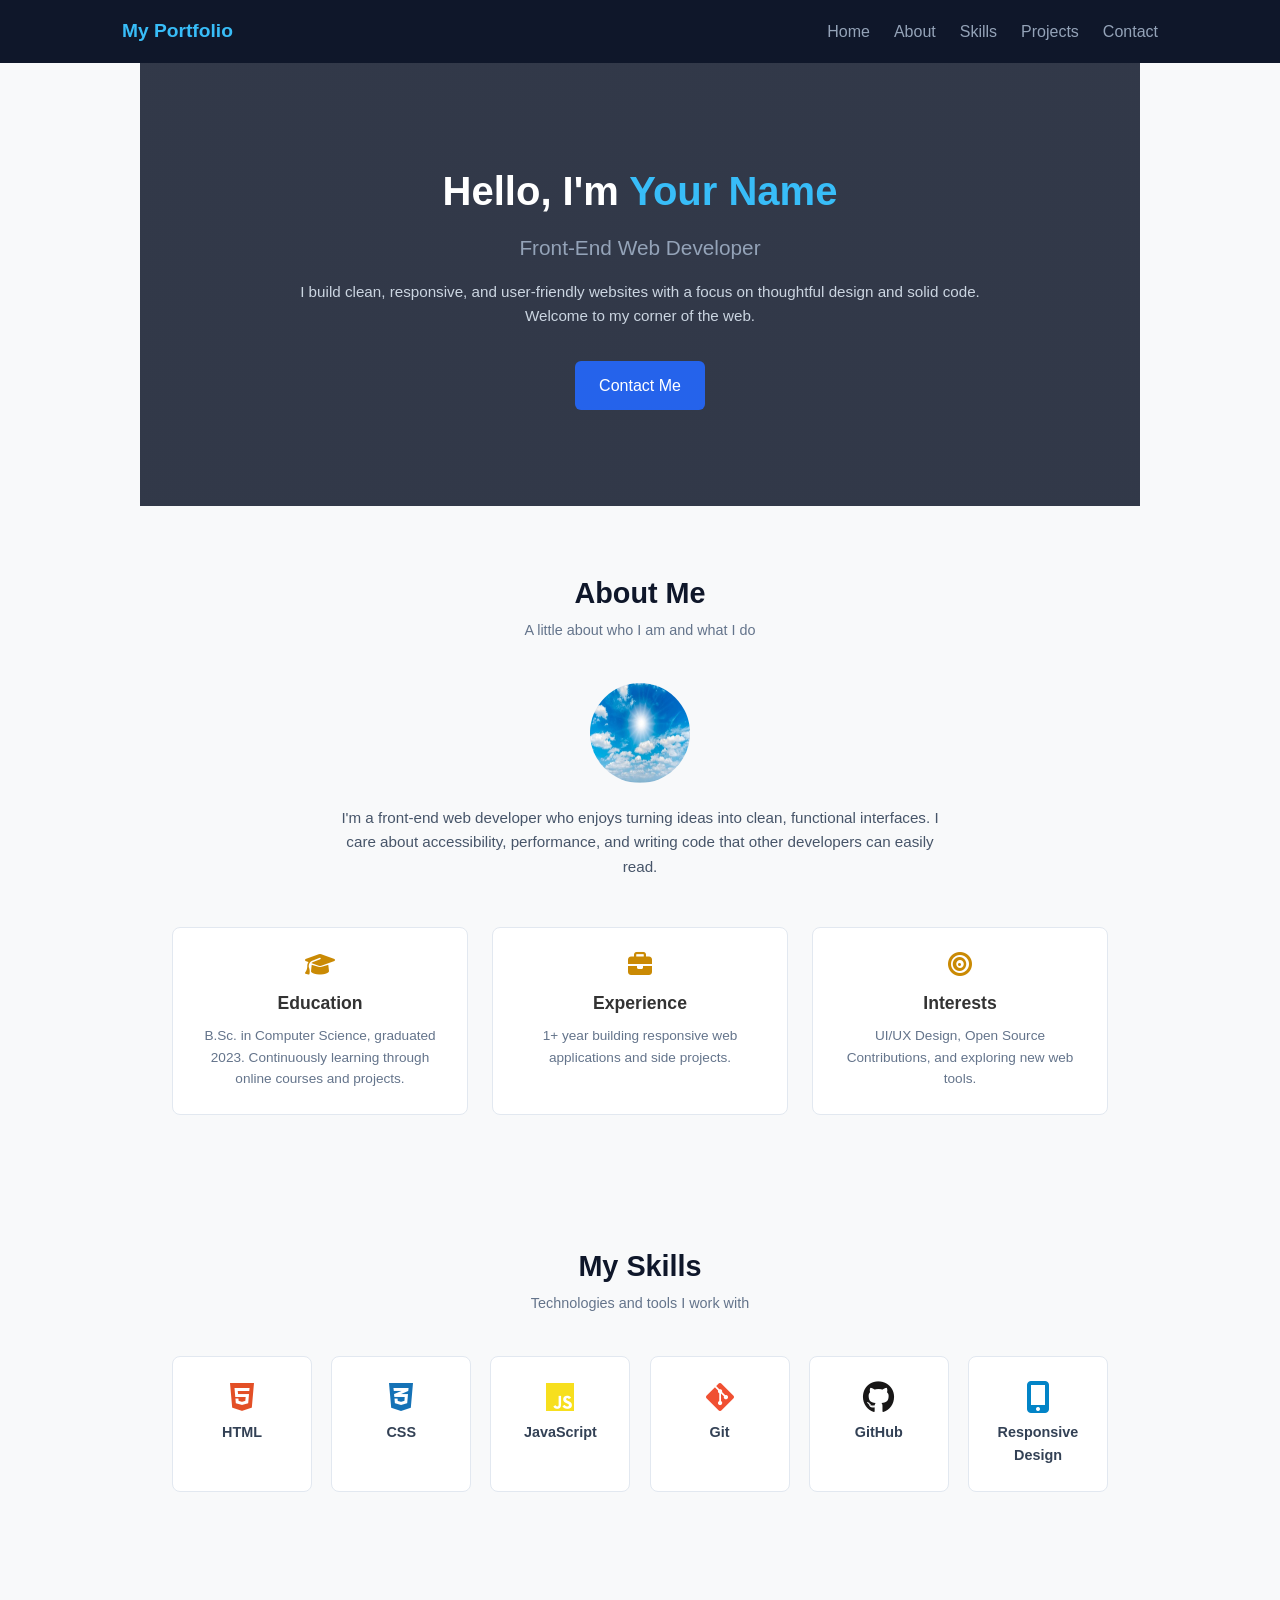
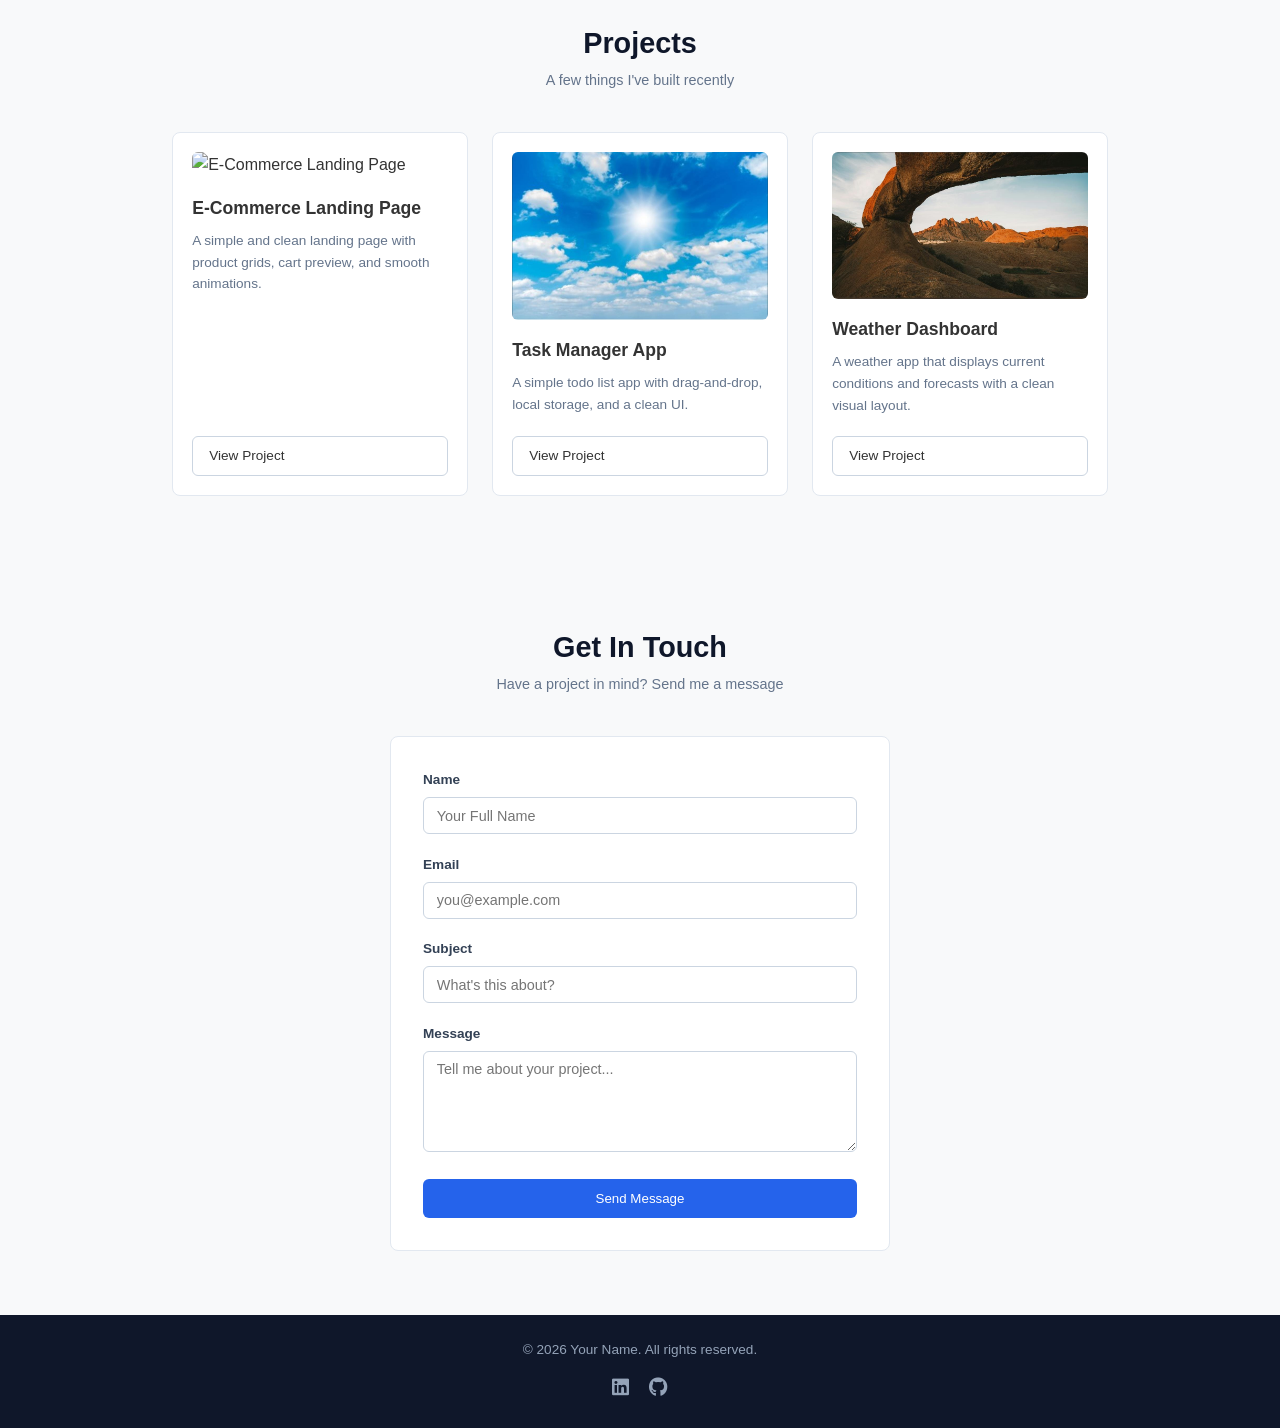
==== index.html @ f8f57f11 "Rename index.html.html to index.html" ====
<!DOCTYPE html>
<html lang="en">
<head>
    <meta charset="UTF-8">
    <meta name="viewport" content="width=device-width, initial-scale=1.0">
    <title>My Portfolio</title>
    <link rel="stylesheet" href="style.css">
    <!-- FontAwesome Library for Icons -->
    <link rel="stylesheet" href="https://cdnjs.cloudflare.com/ajax/libs/font-awesome/6.4.0/css/all.min.css">
</head>
<body>

    <!-- Navbar Section -->
    <header>
        <nav class="navbar">
            <div class="logo">My Portfolio</div>
            <ul class="nav-links">
                <li><a href="#hero">Home</a></li>
                <li><a href="#about">About</a></li>
                <li><a href="#skills">Skills</a></li>
                <li><a href="#projects">Projects</a></li>
                <li><a href="#contact">Contact</a></li>
            </ul>
        </nav>
    </header>

    <!-- Hero Section -->
    <section id="hero" class="hero-section">
        <div class="hero-content">
            <h1>Hello, I'm <span>Your Name</span></h1>
            <h2>Front-End Web Developer</h2>
            <p>I build clean, responsive, and user-friendly websites with a focus on thoughtful design and solid code. Welcome to my corner of the web.</p>
            <a href="#contact" class="btn">Contact Me</a>
        </div>
    </section>

    <!-- About Me Section -->
    <section id="about" class="about-section">
        <h2 class="section-title">About Me</h2>
        <p class="section-subtitle">A little about who I am and what I do</p>

        <div class="about-profile">
            <img src="WhatsApp Image 2026-08-25 at 11.33.10 AM.jpeg" alt="Profile Picture" class="profile-img">
            <p class="about-text">
                I'm a front-end web developer who enjoys turning ideas into clean, functional interfaces. I care about accessibility, performance, and writing code that other developers can easily read.
            </p>
        </div>

        <div class="about-cards">
            <div class="card">
                <i class="fa-solid fa-graduation-cap card-icon"></i>
                <h3>Education</h3>
                <p>B.Sc. in Computer Science, graduated 2023. Continuously learning through online courses and projects.</p>
            </div>
            <div class="card">
                <i class="fa-solid fa-briefcase card-icon"></i>
                <h3>Experience</h3>
                <p>1+ year building responsive web applications and side projects.</p>
            </div>
            <div class="card">
                <i class="fa-solid fa-bullseye card-icon"></i>
                <h3>Interests</h3>
                <p>UI/UX Design, Open Source Contributions, and exploring new web tools.</p>
            </div>
        </div>
    </section>

    <!-- Skills Section -->
    <section id="skills" class="skills-section">
        <h2 class="section-title">My Skills</h2>
        <p class="section-subtitle">Technologies and tools I work with</p>

        <div class="skills-grid">
            <div class="skill-card">
                <i class="fa-brands fa-html5 skill-icon html-color"></i>
                <h3>HTML</h3>
            </div>
            <div class="skill-card">
                <i class="fa-brands fa-css3-alt skill-icon css-color"></i>
                <h3>CSS</h3>
            </div>
            <div class="skill-card">
                <i class="fa-brands fa-js skill-icon js-color"></i>
                <h3>JavaScript</h3>
            </div>
            <div class="skill-card">
                <i class="fa-brands fa-git-alt skill-icon git-color"></i>
                <h3>Git</h3>
            </div>
            <div class="skill-card">
                <i class="fa-brands fa-github skill-icon github-color"></i>
                <h3>GitHub</h3>
            </div>
            <div class="skill-card">
                <i class="fa-solid fa-mobile-screen-button skill-icon responsive-color"></i>
                <h3>Responsive Design</h3>
            </div>
        </div>
    </section>

    <!-- Projects Section -->
    <section id="projects" class="projects-section">
        <h2 class="section-title">Projects</h2>
        <p class="section-subtitle">A few things I've built recently</p>

        <div class="projects-grid">
            <div class="project-card">
                <img src="WhatsApp Image 2026-08-25 at 1.00.48 PM - Shortcut.lnk" alt="E-Commerce Landing Page">
                <h3>E-Commerce Landing Page</h3>
                <p>A simple and clean landing page with product grids, cart preview, and smooth animations.</p>
                <a href="#" class="btn-outline">View Project</a>
            </div>

            <div class="project-card">
                <img src="WhatsApp Image 2026-08-25 at 11.33.10 AM.jpeg" alt="Task Manager App">
                <h3>Task Manager App</h3>
                <p>A simple todo list app with drag-and-drop, local storage, and a clean UI.</p>
                <a href="#" class="btn-outline">View Project</a>
            </div>

            <div class="project-card">
                <img src="WhatsApp Image 2026-08-25 at 11.33.42 AM.jpeg" alt="Weather Dashboard">
                <h3>Weather Dashboard</h3>
                <p>A weather app that displays current conditions and forecasts with a clean visual layout.</p>
                <a href="#" class="btn-outline">View Project</a>
            </div>
        </div>
    </section>

    <!-- Contact Form Section -->
    <section id="contact" class="contact-section">
        <h2 class="section-title">Get In Touch</h2>
        <p class="section-subtitle">Have a project in mind? Send me a message</p>

        <!-- Contact form with method="GET" as required -->
        <form action="#" method="GET" class="contact-form">
            <div class="form-group">
                <label for="name">Name</label>
                <input type="text" id="name" name="name" placeholder="Your Full Name" required>
            </div>

            <div class="form-group">
                <label for="email">Email</label>
                <input type="email" id="email" name="email" placeholder="you@example.com" required>
            </div>

            <div class="form-group">
                <label for="subject">Subject</label>
                <input type="text" id="subject" name="subject" placeholder="What's this about?" required>
            </div>

            <div class="form-group">
                <label for="message">Message</label>
                <textarea id="message" name="message" rows="5" placeholder="Tell me about your project..." required></textarea>
            </div>

            <button type="submit" class="btn btn-block">Send Message</button>
        </form>
    </section>

    <!-- Footer Section -->
    <footer>
        <div class="footer-content">
            <p>&copy; 2026 Your Name. All rights reserved.</p>
            <div class="social-links">
                <!-- Social Media Links (GitHub / LinkedIn) -->
                <a href="https://linkedin.com" target="_blank" aria-label="LinkedIn"><i class="fa-brands fa-linkedin"></i></a>
                <a href="https://github.com" target="_blank" aria-label="GitHub"><i class="fa-brands fa-github"></i></a>
            </div>
        </div>
    </footer>

</body>
</html>
---- style.css ----
/* Reset & Base Styles */
* {
    margin: 0;
    padding: 0;
    box-sizing: border-box;
    font-family: 'Segoe UI', Tahoma, Geneva, Verdana, sans-serif;
}

html {
    scroll-behavior: smooth;
}

body {
    background-color: #f8f9fa;
    color: #333;
    line-height: 1.6;
}

/* Navbar */
header {
    background-color: #0f172a;
    position: sticky;
    top: 0;
    z-index: 1000;
}

.navbar {
    display: flex;
    justify-content: space-between;
    align-items: center;
    max-width: 1100px;
    margin: 0 auto;
    padding: 1rem 2rem;
}

.navbar .logo {
    color: #38bdf8;
    font-weight: bold;
    font-size: 1.2rem;
}

.nav-links {
    display: flex;
    list-style: none;
}

.nav-links li {
    margin-left: 1.5rem;
}

.nav-links a {
    color: #94a3b8;
    text-decoration: none;
    transition: color 0.3s ease;
}

/* Pseudo-class :hover applied */
.nav-links a:hover {
    color: #ffffff;
}

/* Hero Section with Background Image */
.hero-section {
    background: linear-gradient(rgba(15, 23, 42, 0.85), rgba(15, 23, 42, 0.85)), 
                url('https://images.unsplash.com/photo-1517694712202-14dd9538aa97?auto=format&fit=crop&w=1200&q=80') center/cover no-repeat;
    color: #ffffff;
    text-align: center;
    padding: 6rem 2rem;
}

.hero-content {
    max-width: 700px;
    margin: 0 auto;
}

.hero-content h1 {
    font-size: 2.5rem;
    margin-bottom: 0.5rem;
}

.hero-content h1 span {
    color: #38bdf8;
}

.hero-content h2 {
    font-size: 1.3rem;
    color: #94a3b8;
    margin-bottom: 1rem;
    font-weight: 400;
}

.hero-content p {
    color: #cbd5e1;
    margin-bottom: 2rem;
    font-size: 0.95rem;
}

/* Buttons and Hover Effects */
.btn {
    display: inline-block;
    background-color: #2563eb;
    color: white;
    padding: 0.75rem 1.5rem;
    border: none;
    border-radius: 6px;
    text-decoration: none;
    font-weight: 500;
    cursor: pointer;
    transition: background-color 0.3s ease;
}

.btn:hover {
    background-color: #1d4ed8;
}

.btn-block {
    display: block;
    width: 100%;
}

.btn-outline {
    display: inline-block;
    border: 1px solid #cbd5e1;
    color: #333;
    padding: 0.5rem 1rem;
    border-radius: 6px;
    text-decoration: none;
    font-size: 0.85rem;
    transition: all 0.3s ease;
}

.btn-outline:hover {
    border-color: #2563eb;
    color: #2563eb;
}

/* Sections Styling */
section {
    max-width: 1000px;
    margin: 0 auto;
    padding: 4rem 2rem;
}

.section-title {
    text-align: center;
    font-size: 1.8rem;
    color: #0f172a;
    margin-bottom: 0.2rem;
}

.section-subtitle {
    text-align: center;
    color: #64748b;
    font-size: 0.9rem;
    margin-bottom: 2.5rem;
}

/* About Section */
.about-profile {
    text-align: center;
    max-width: 600px;
    margin: 0 auto 3rem auto;
}

.profile-img {
    width: 100px;
    height: 100px;
    border-radius: 50%;
    margin-bottom: 1rem;
}

.about-text {
    color: #475569;
    font-size: 0.95rem;
}

.about-cards {
    display: grid;
    grid-template-columns: repeat(auto-fit, minmax(250px, 1fr));
    gap: 1.5rem;
}

.card {
    background-color: #ffffff;
    padding: 1.5rem;
    border-radius: 8px;
    border: 1px solid #e2e8f0;
    text-align: center;
}

.card-icon {
    font-size: 1.5rem;
    color: #ca8a04;
    margin-bottom: 0.8rem;
}

.card h3 {
    margin-bottom: 0.5rem;
    font-size: 1.1rem;
}

.card p {
    color: #64748b;
    font-size: 0.85rem;
}

/* Skills Section */
.skills-grid {
    display: grid;
    grid-template-columns: repeat(auto-fit, minmax(130px, 1fr));
    gap: 1.2rem;
}

.skill-card {
    background-color: #ffffff;
    padding: 1.5rem 1rem;
    border-radius: 8px;
    border: 1px solid #e2e8f0;
    text-align: center;
    transition: transform 0.3s ease;
}

.skill-card:hover {
    transform: translateY(-5px);
}

.skill-icon {
    font-size: 2rem;
    margin-bottom: 0.5rem;
}

.skill-card h3 {
    font-size: 0.9rem;
    color: #334155;
}

/* Icons Colors */
.html-color { color: #e34f26; }
.css-color { color: #1572b6; }
.js-color { color: #f7df1e; }
.git-color { color: #f05032; }
.github-color { color: #181717; }
.responsive-color { color: #0284c7; }

/* Projects Section */
.projects-grid {
    display: grid;
    grid-template-columns: repeat(auto-fit, minmax(280px, 1fr));
    gap: 1.5rem;
}

.project-card {
    background-color: #ffffff;
    border-radius: 8px;
    border: 1px solid #e2e8f0;
    padding: 1.2rem;
    display: flex;
    flex-direction: column;
}

.project-card img {
    width: 100%;
    border-radius: 6px;
    margin-bottom: 1rem;
    object-fit: cover;
}

.project-card h3 {
    font-size: 1.1rem;
    margin-bottom: 0.5rem;
}

.project-card p {
    color: #64748b;
    font-size: 0.85rem;
    margin-bottom: 1.2rem;
    flex-grow: 1;
}

/* Contact Form Section */
.contact-form {
    background-color: #ffffff;
    max-width: 500px;
    margin: 0 auto;
    padding: 2rem;
    border-radius: 8px;
    border: 1px solid #e2e8f0;
}

.form-group {
    margin-bottom: 1.2rem;
}

.form-group label {
    display: block;
    margin-bottom: 0.4rem;
    font-size: 0.85rem;
    font-weight: 600;
    color: #334155;
}

.form-group input,
.form-group textarea {
    width: 100%;
    padding: 0.6rem 0.8rem;
    border: 1px solid #cbd5e1;
    border-radius: 6px;
    font-size: 0.9rem;
    outline: none;
    transition: border-color 0.3s ease;
}

.form-group input:focus,
.form-group textarea:focus {
    border-color: #2563eb;
}

/* Footer Section */
footer {
    background-color: #0f172a;
    color: #94a3b8;
    padding: 1.5rem 2rem;
    text-align: center;
    font-size: 0.85rem;
}

.footer-content {
    max-width: 1000px;
    margin: 0 auto;
    display: flex;
    flex-direction: column;
    align-items: center;
    gap: 0.8rem;
}

.social-links a {
    color: #94a3b8;
    font-size: 1.2rem;
    margin: 0 0.5rem;
    transition: color 0.3s ease;
}

.social-links a:hover {
    color: #38bdf8;
}
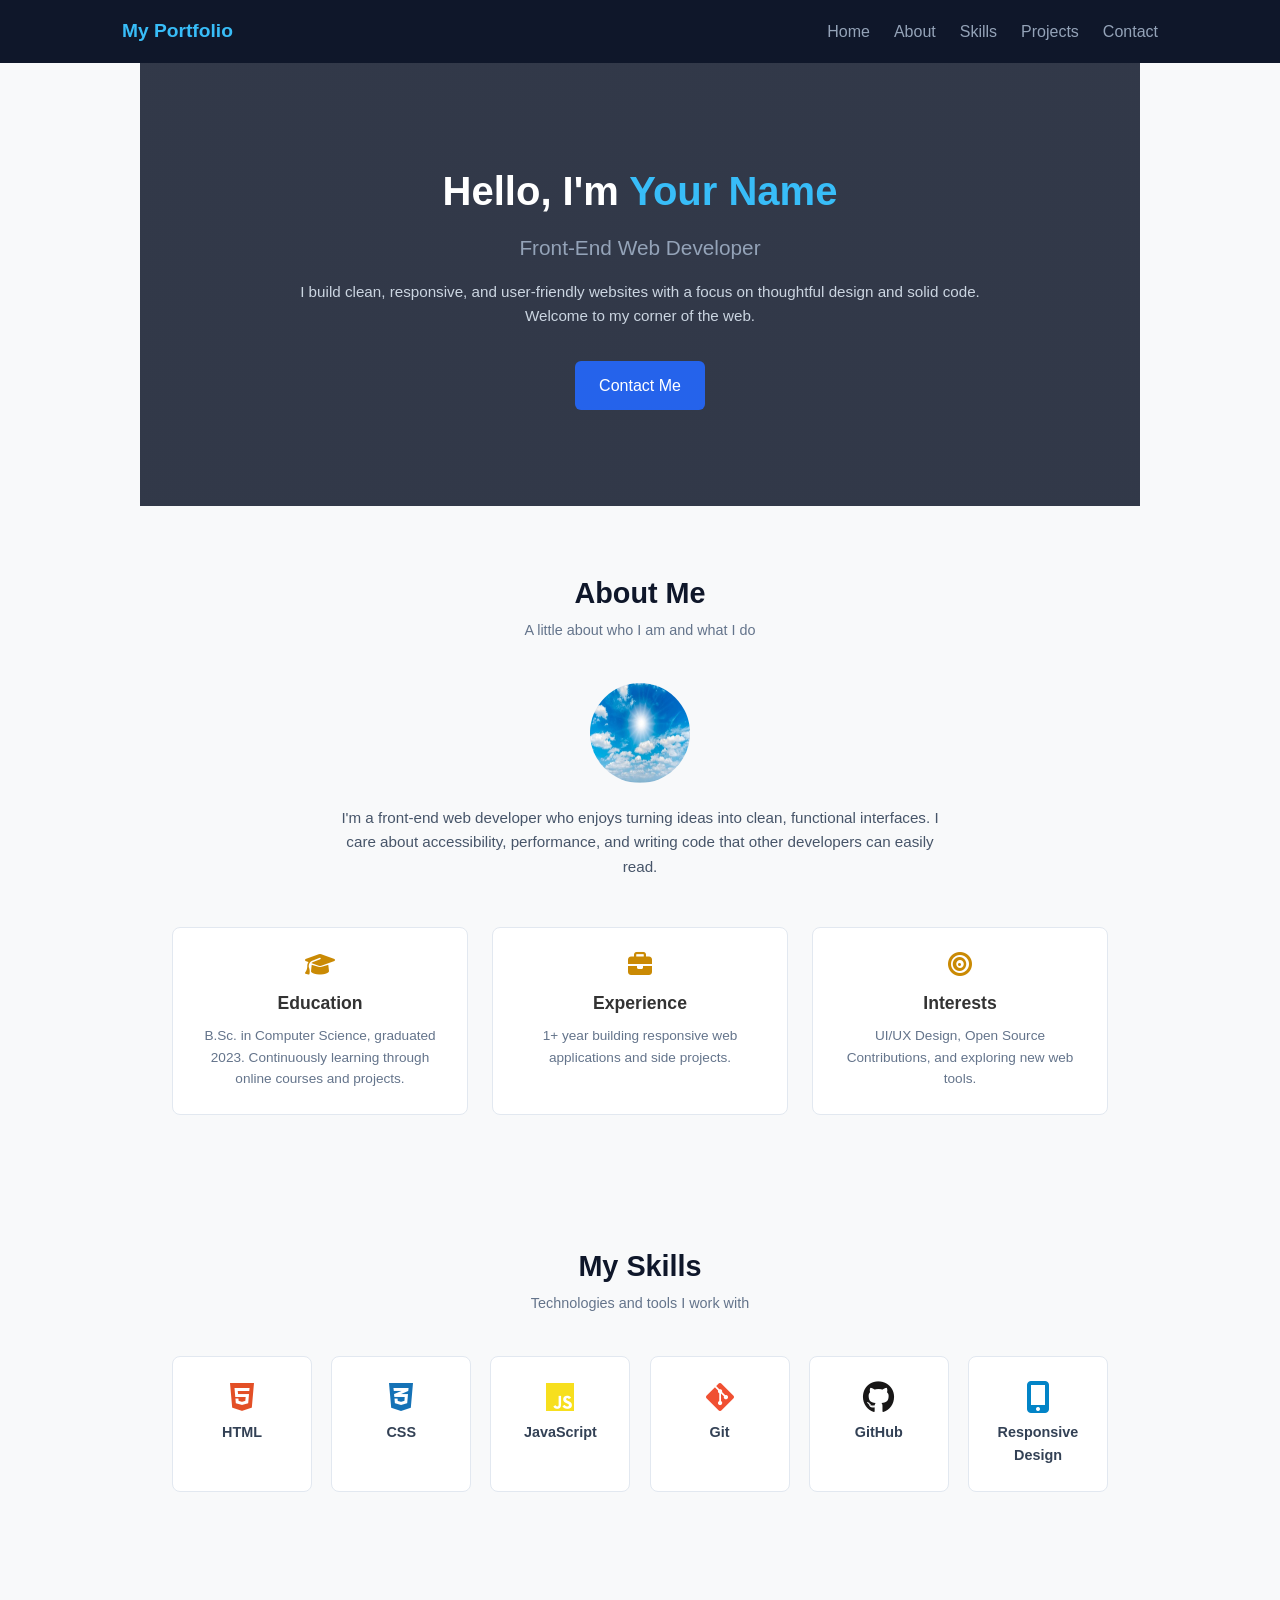
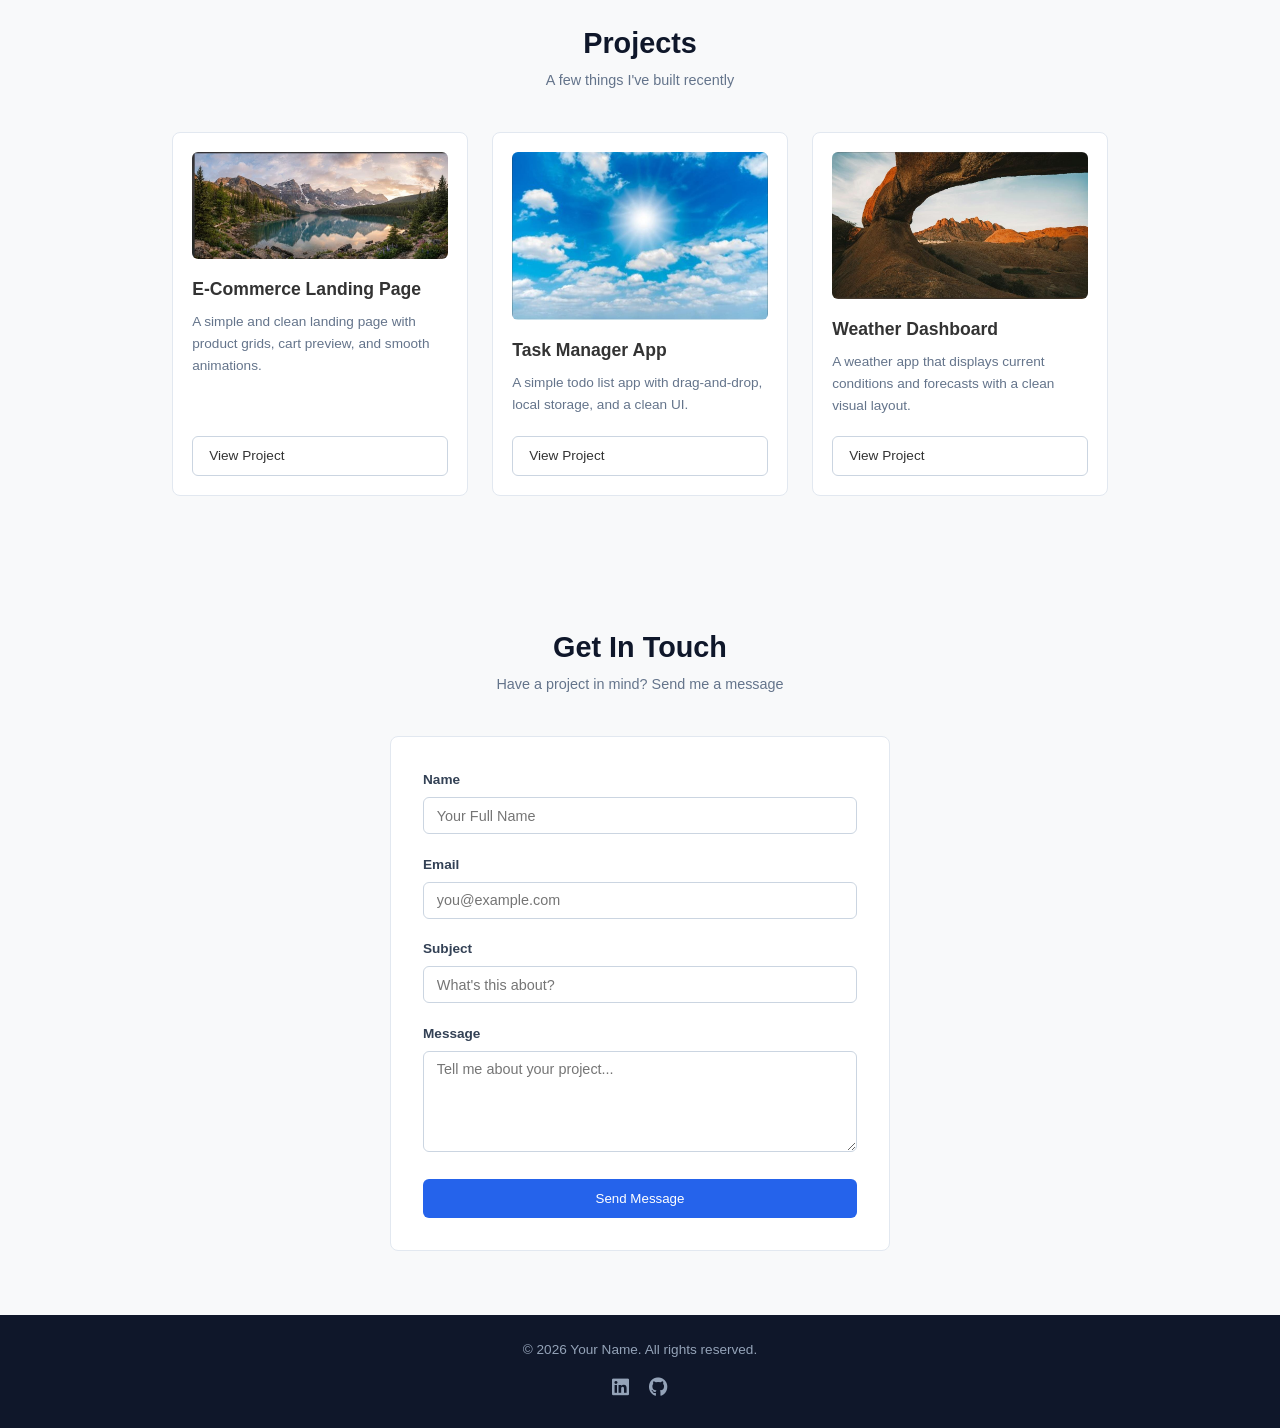
==== commit 3958e646: "Update index.html" ====
--- a/index.html
+++ b/index.html
@@ -105,7 +105,7 @@
 
         <div class="projects-grid">
             <div class="project-card">
-                <img src="WhatsApp Image 2026-08-25 at 1.00.48 PM - Shortcut.lnk" alt="E-Commerce Landing Page">
+                <img src="WhatsApp Image 2026-08-25 at 1.00.48 PM.jpeg" alt="E-Commerce Landing Page">
                 <h3>E-Commerce Landing Page</h3>
                 <p>A simple and clean landing page with product grids, cart preview, and smooth animations.</p>
                 <a href="#" class="btn-outline">View Project</a>
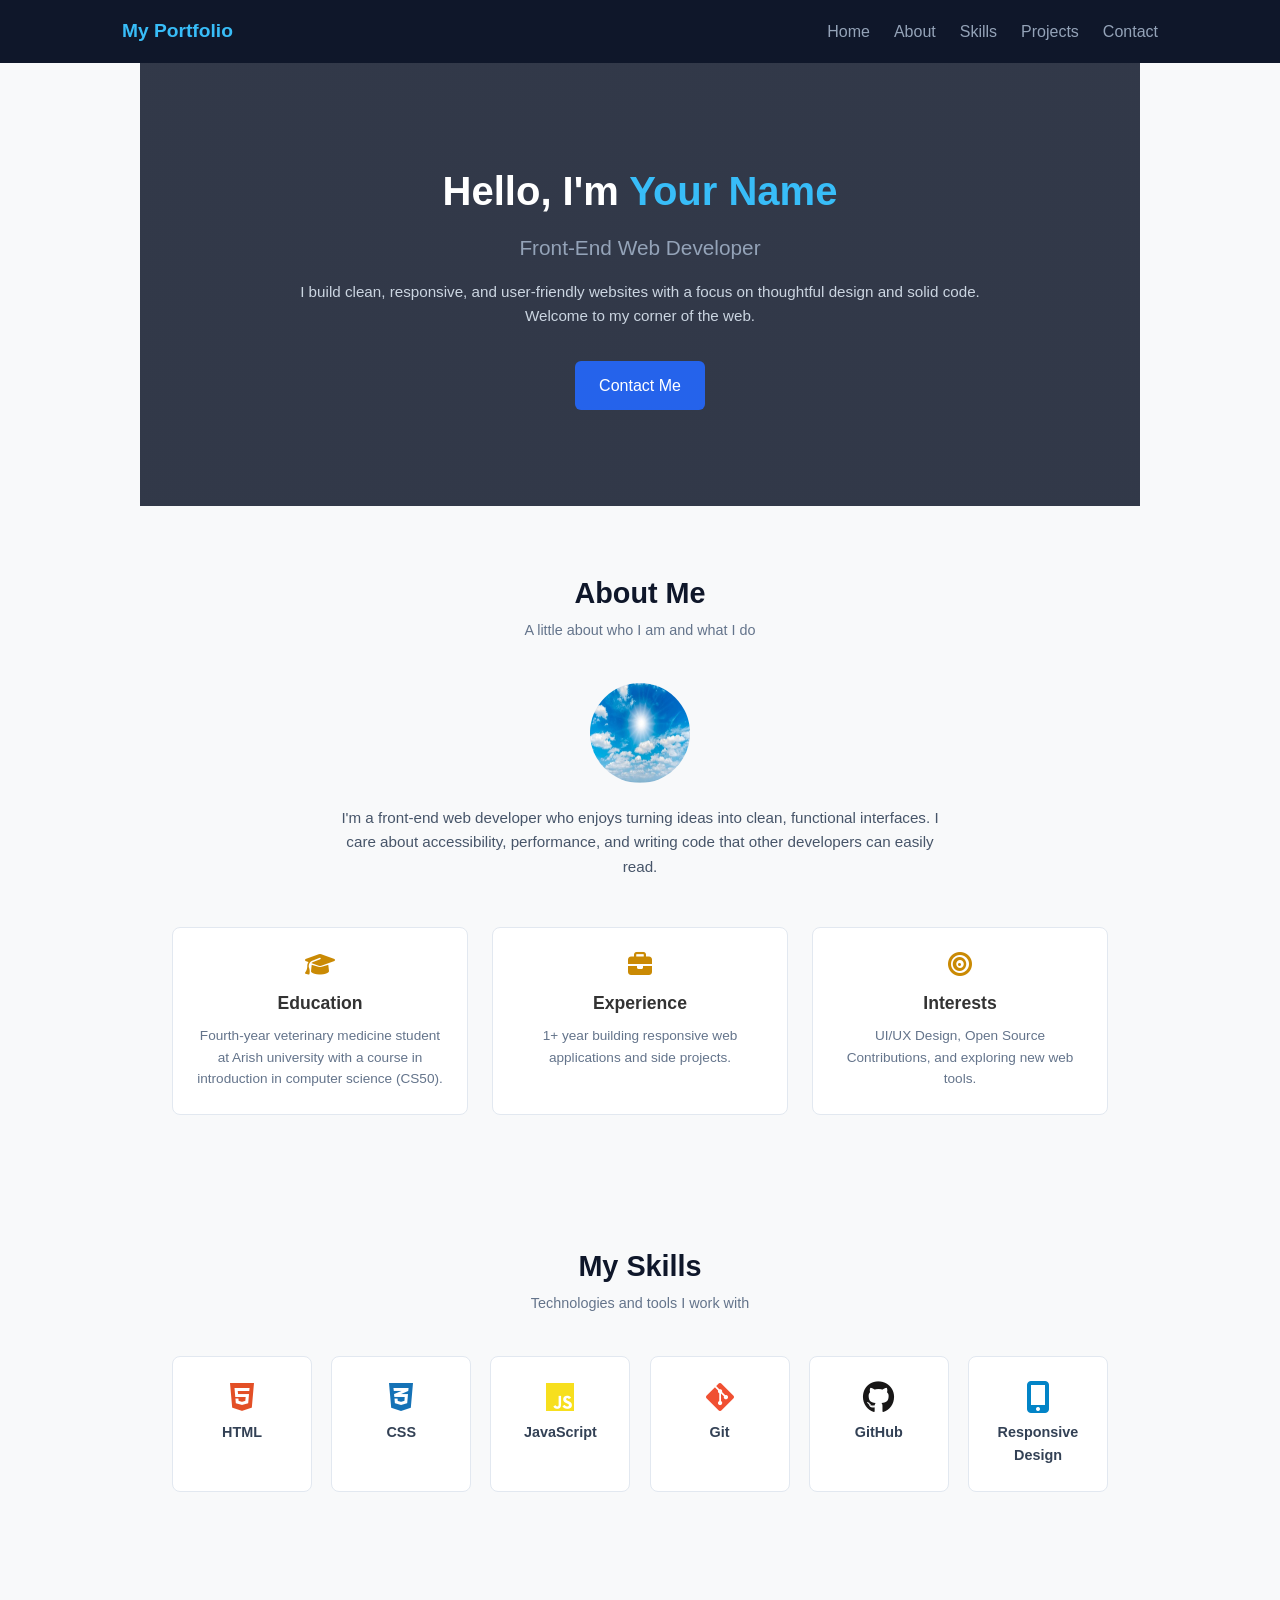
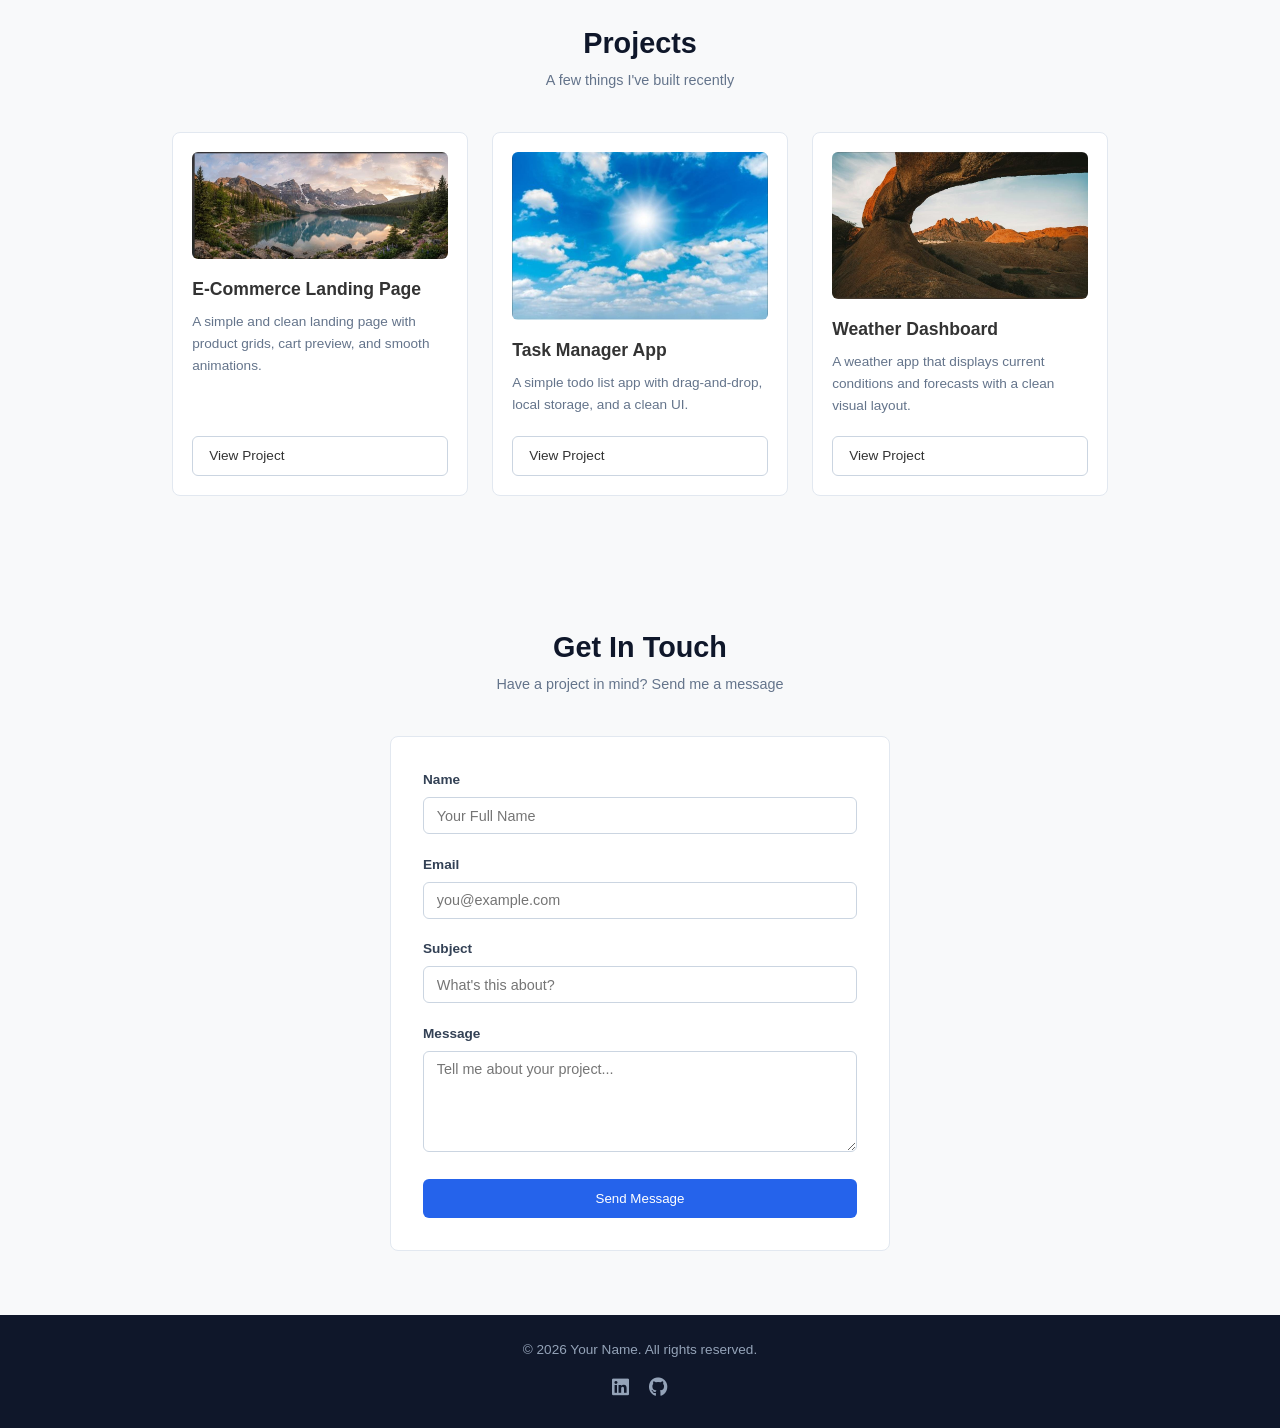
==== commit 3dbe536a: "Revise portfolio content and update profile details Updated the profile information and project desc" ====
--- a/index.html
+++ b/index.html
@@ -50,7 +50,7 @@
             <div class="card">
                 <i class="fa-solid fa-graduation-cap card-icon"></i>
                 <h3>Education</h3>
-                <p>B.Sc. in Computer Science, graduated 2023. Continuously learning through online courses and projects.</p>
+                <p>Fourth-year veterinary medicine student at Arish university with a course in introduction in computer science (CS50).</p>
             </div>
             <div class="card">
                 <i class="fa-solid fa-briefcase card-icon"></i>
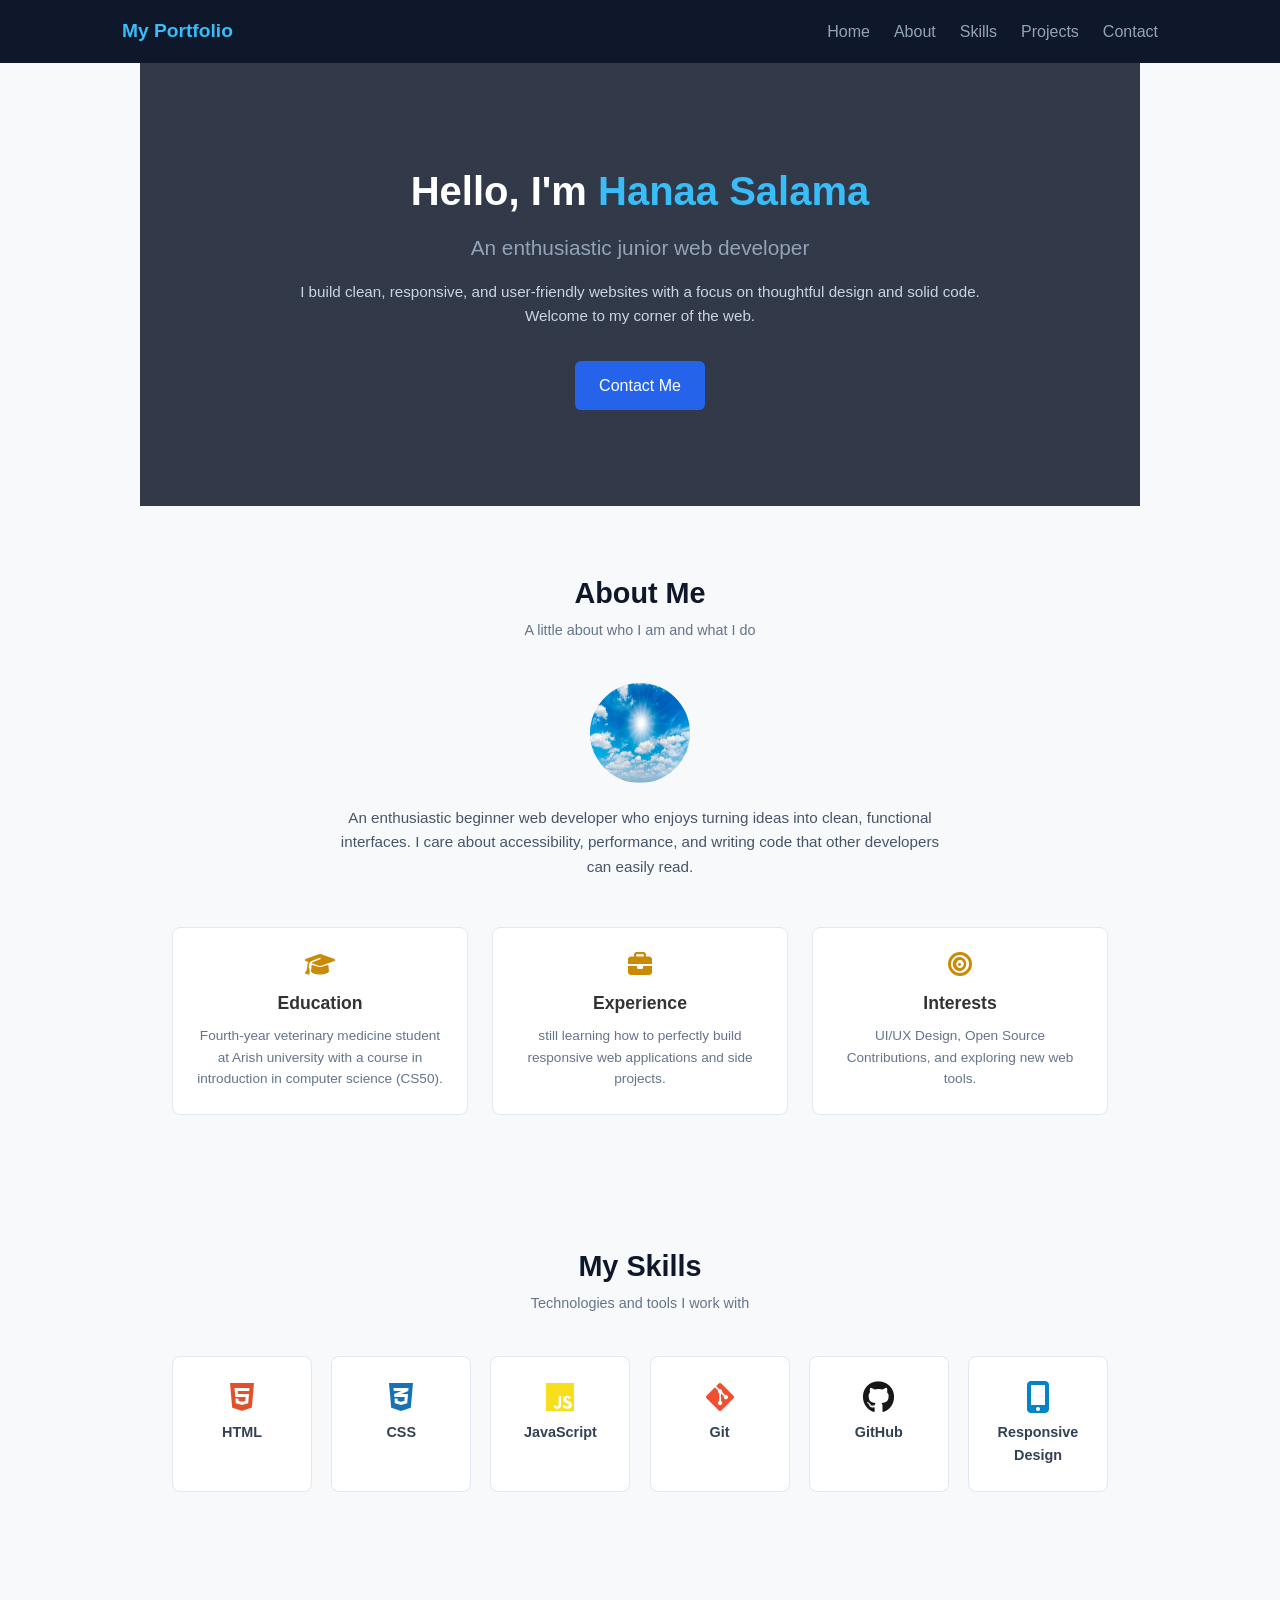
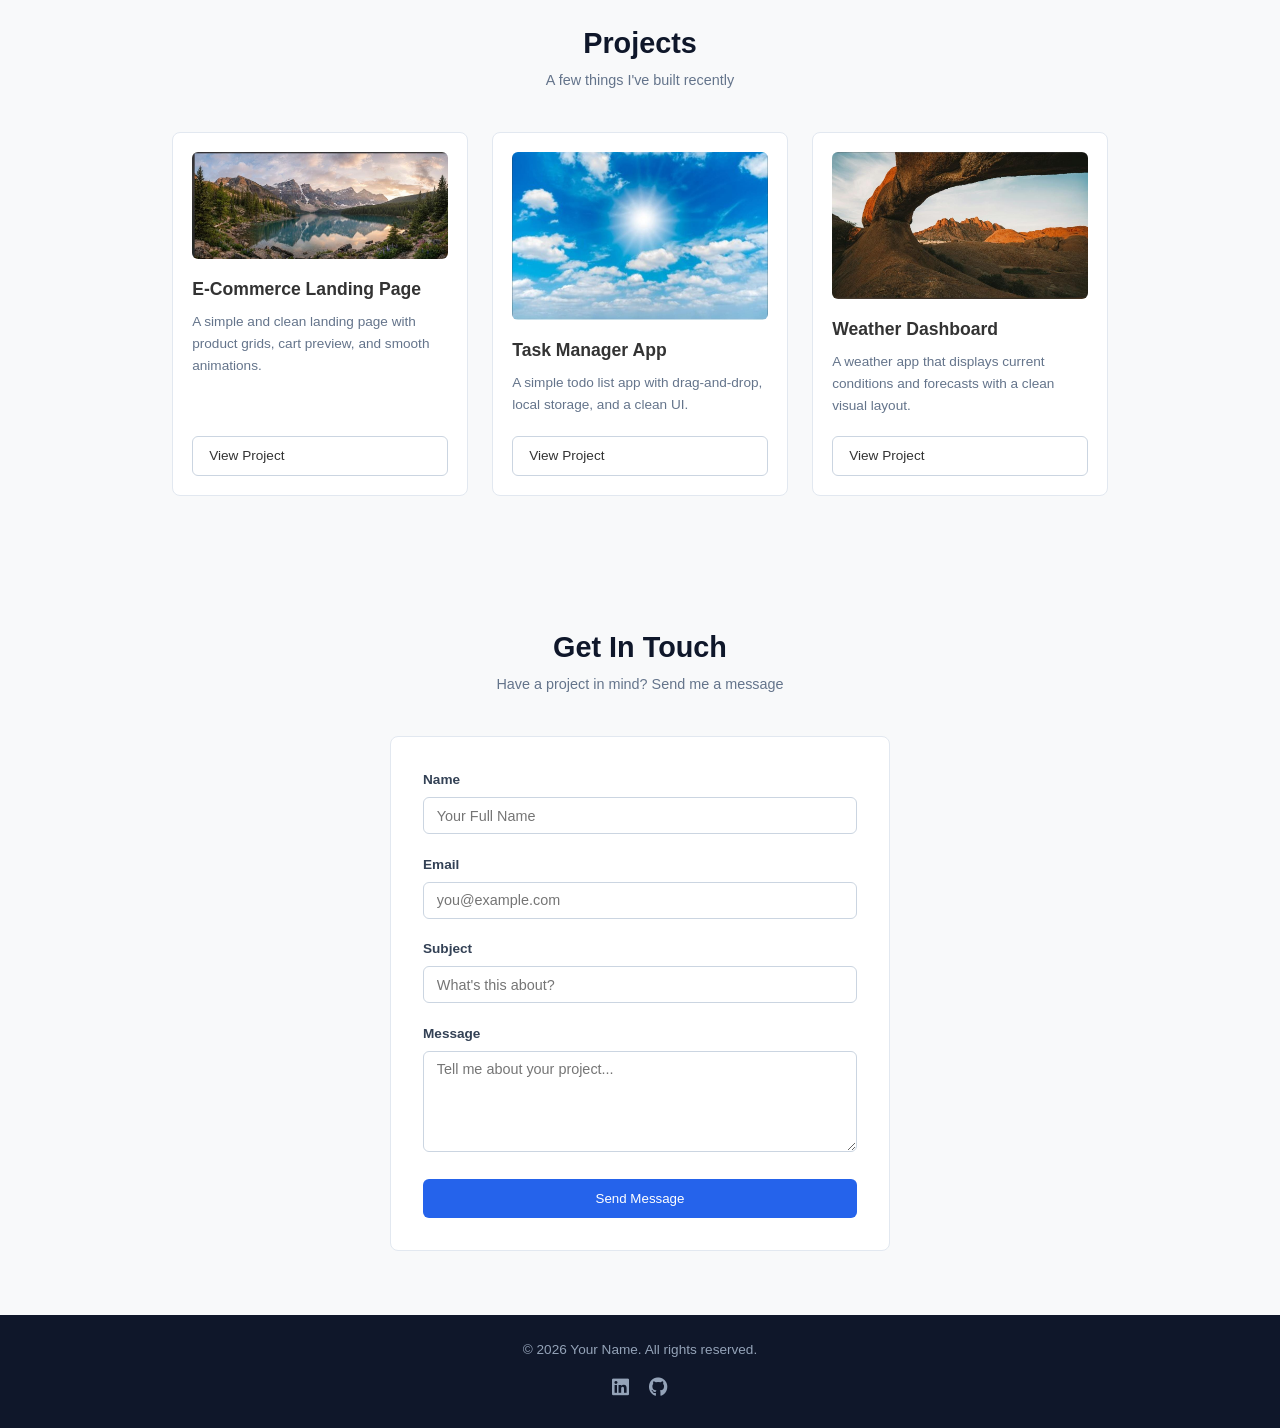
==== commit d7add3c6: "Revise portfolio content and structure Updated personal information and improved text clarity in the" ====
--- a/index.html
+++ b/index.html
@@ -27,8 +27,8 @@
     <!-- Hero Section -->
     <section id="hero" class="hero-section">
         <div class="hero-content">
-            <h1>Hello, I'm <span>Your Name</span></h1>
-            <h2>Front-End Web Developer</h2>
+            <h1>Hello, I'm <span>Hanaa Salama</span></h1>
+            <h2>An enthusiastic junior web developer</h2>
             <p>I build clean, responsive, and user-friendly websites with a focus on thoughtful design and solid code. Welcome to my corner of the web.</p>
             <a href="#contact" class="btn">Contact Me</a>
         </div>
@@ -42,7 +42,7 @@
         <div class="about-profile">
             <img src="WhatsApp Image 2026-08-25 at 11.33.10 AM.jpeg" alt="Profile Picture" class="profile-img">
             <p class="about-text">
-                I'm a front-end web developer who enjoys turning ideas into clean, functional interfaces. I care about accessibility, performance, and writing code that other developers can easily read.
+               An enthusiastic beginner web developer who enjoys turning ideas into clean, functional interfaces. I care about accessibility, performance, and writing code that other developers can easily read.
             </p>
         </div>
 
@@ -55,7 +55,7 @@
             <div class="card">
                 <i class="fa-solid fa-briefcase card-icon"></i>
                 <h3>Experience</h3>
-                <p>1+ year building responsive web applications and side projects.</p>
+                <p>still learning how to perfectly build responsive web applications and side projects.</p>
             </div>
             <div class="card">
                 <i class="fa-solid fa-bullseye card-icon"></i>
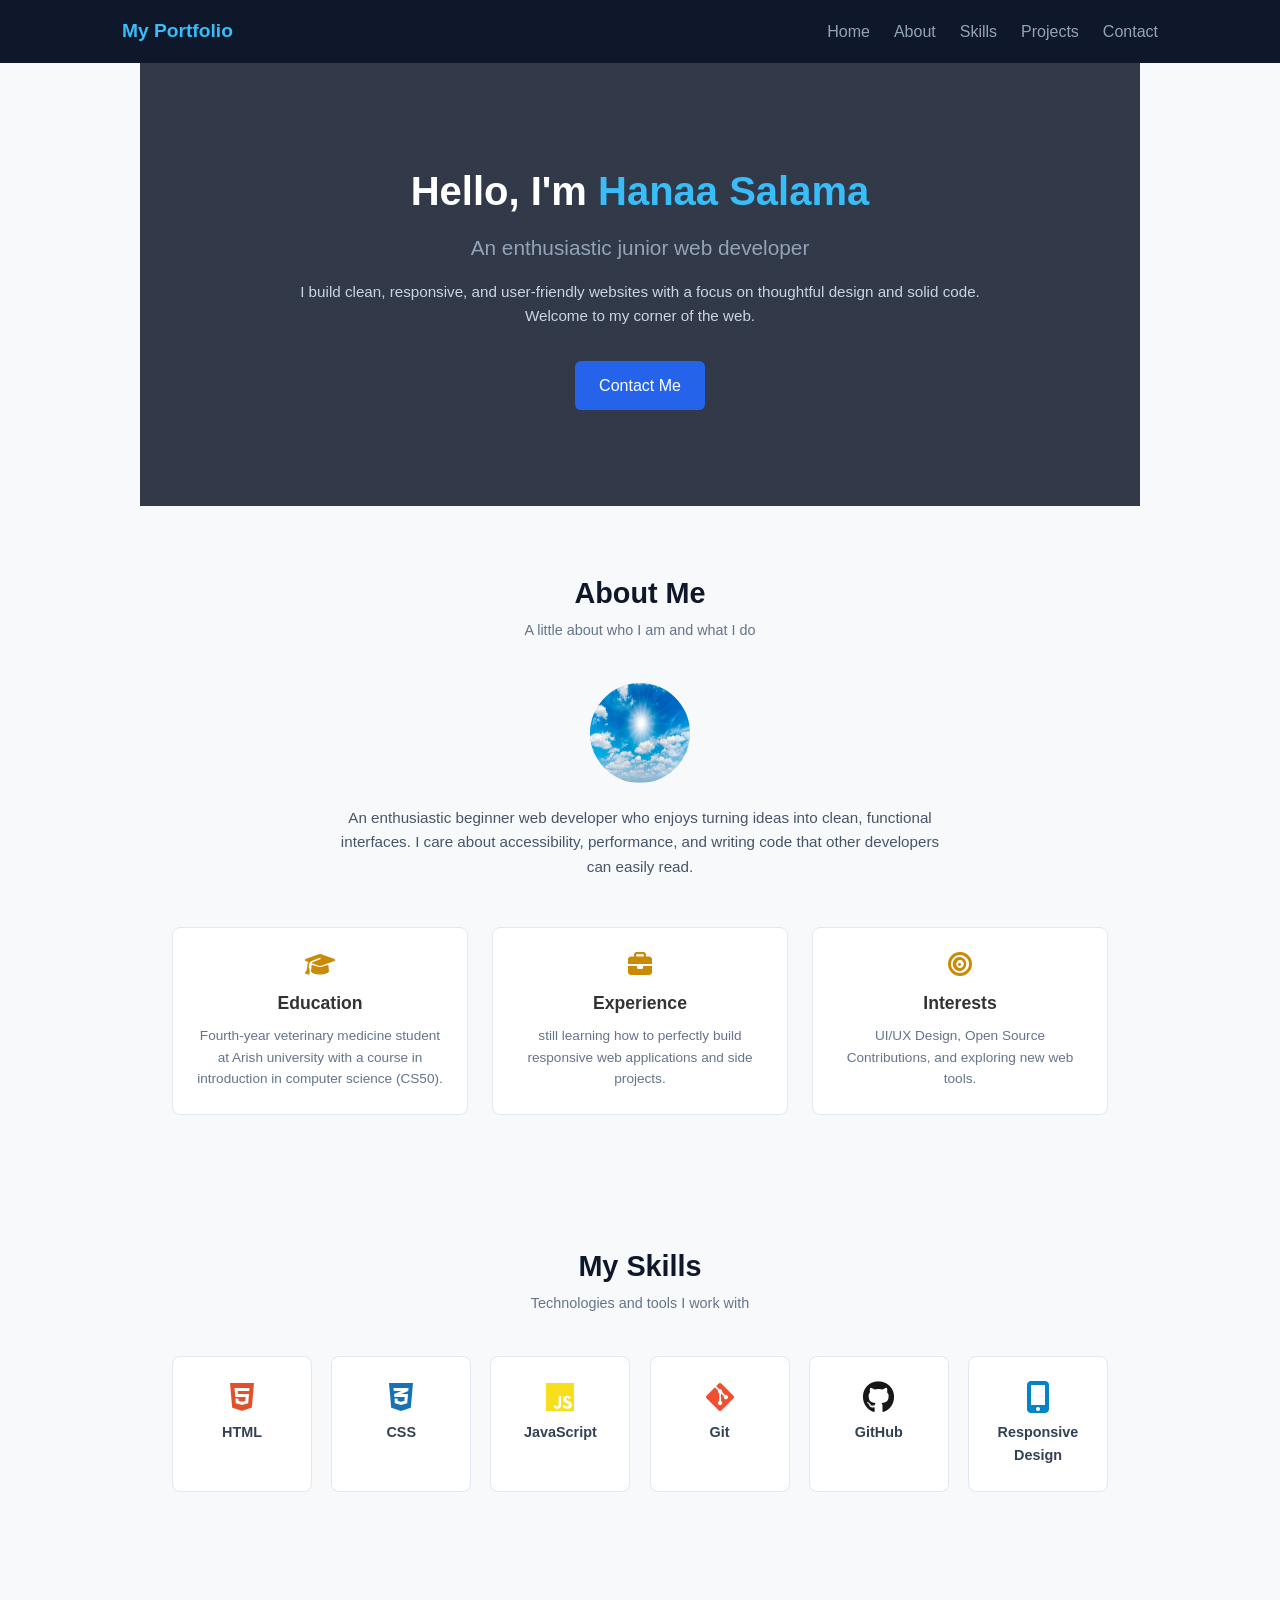
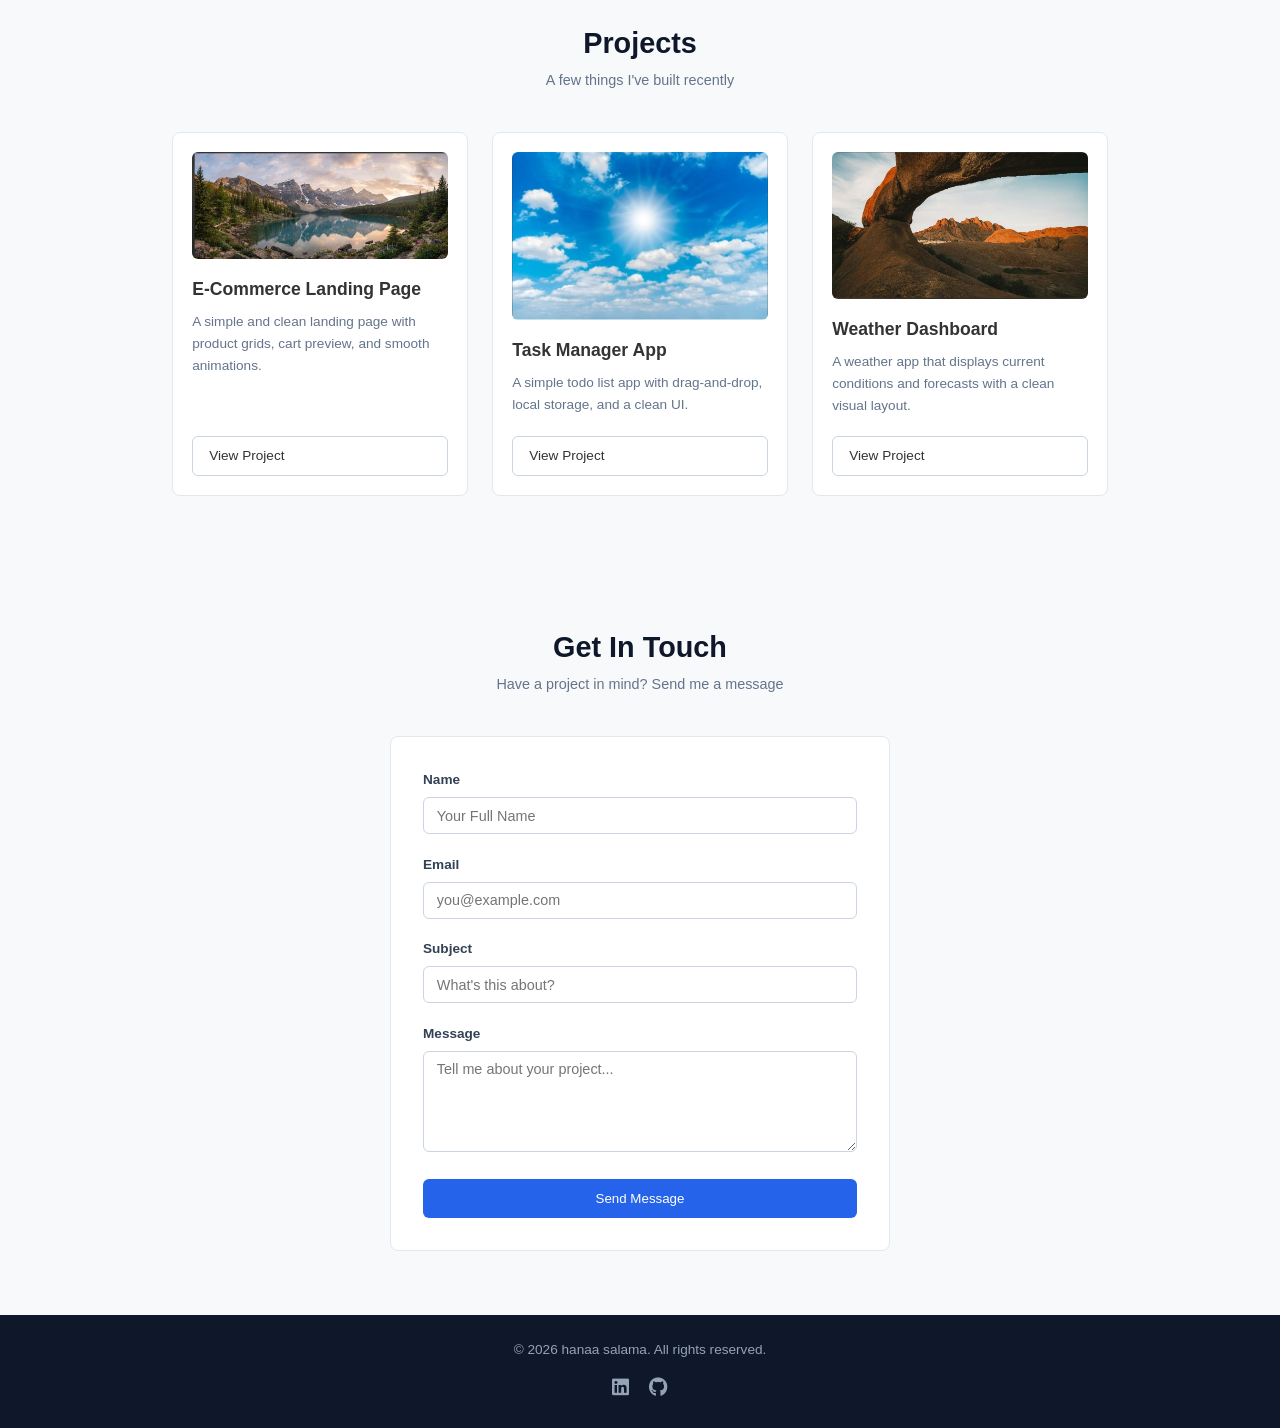
==== commit b2801005: "Update index.html" ====
--- a/index.html
+++ b/index.html
@@ -161,7 +161,7 @@
     <!-- Footer Section -->
     <footer>
         <div class="footer-content">
-            <p>&copy; 2026 Your Name. All rights reserved.</p>
+            <p>&copy; 2026 hanaa salama. All rights reserved.</p>
             <div class="social-links">
                 <!-- Social Media Links (GitHub / LinkedIn) -->
                 <a href="https://linkedin.com" target="_blank" aria-label="LinkedIn"><i class="fa-brands fa-linkedin"></i></a>
